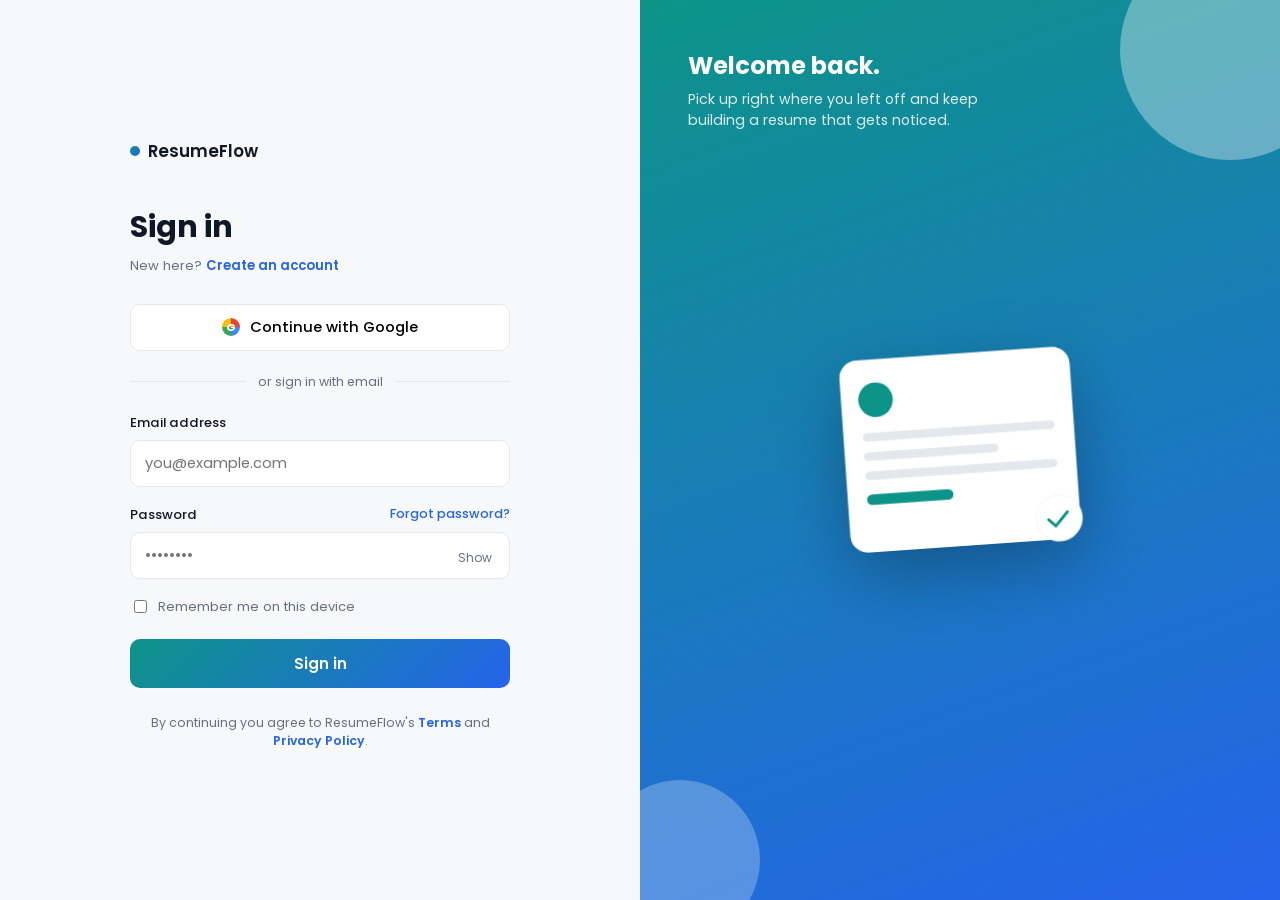
==== login.html @ 3c978ed7 "add login and register pages" ====
<!DOCTYPE html>
<html lang="en">
<head>
<meta charset="UTF-8">
<meta name="viewport" content="width=device-width, initial-scale=1.0">
<title>Sign In · ResumeFlow</title>
<link rel="preconnect" href="https://fonts.googleapis.com">
<link href="https://fonts.googleapis.com/css2?family=Poppins:wght@400;500;600;700&display=swap" rel="stylesheet">
<link rel="stylesheet" href="auth.css">
</head>
<body>

<main class="auth-shell">

  <section class="auth-form-side">
    <article class="auth-card">

      <a href="index.html" class="auth-brand">ResumeFlow</a>

      <hgroup class="auth-heading">
        <h1>Sign in</h1>
        <p>New here? <a href="register.html">Create an account</a></p>
      </hgroup>

      <button type="button" class="btn-google">Continue with Google</button>

      <p class="auth-divider">or sign in with email</p>

      <form id="loginForm" novalidate>

        <fieldset class="field">
          <label for="loginEmail">Email address</label>
          <input type="email" id="loginEmail" name="email" placeholder="you@example.com" required>
        </fieldset>

        <fieldset class="field">
          <label for="loginPassword">
            Password
            <a href="#">Forgot password?</a>
          </label>
          <input type="password" id="loginPassword" name="password" placeholder="••••••••" required>
          <button type="button" class="toggle-visibility" id="toggleLoginPassword">Show</button>
        </fieldset>

        <label class="checkbox-row">
          <input type="checkbox" id="rememberMe" name="remember">
          Remember me on this device
        </label>

        <button type="submit" class="btn-primary">Sign in</button>
      </form>

      <p class="auth-footnote">
        By continuing you agree to ResumeFlow's <a href="#">Terms</a> and <a href="#">Privacy Policy</a>.
      </p>

    </article>
  </section>

  <aside class="auth-visual-side">
    <hgroup class="visual-copy">
      <h2>Welcome back.</h2>
      <p>Pick up right where you left off and keep building a resume that gets noticed.</p>
    </hgroup>

    <figure class="resume-card-visual">
      <svg viewBox="0 0 260 220" xmlns="http://www.w3.org/2000/svg">
        <rect x="10" y="10" width="240" height="200" rx="18" fill="#ffffff"/>
        <circle cx="46" cy="52" r="18" fill="#0d9488"/>
        <rect x="30" y="86" width="200" height="9" rx="4.5" fill="#e4e7ec"/>
        <rect x="30" y="106" width="140" height="9" rx="4.5" fill="#e4e7ec"/>
        <rect x="30" y="126" width="200" height="9" rx="4.5" fill="#e4e7ec"/>
        <rect x="30" y="150" width="90" height="11" rx="5.5" fill="#0d9488"/>
        <circle cx="228" cy="188" r="24" fill="#ffffff" stroke="#f1f3f5" stroke-width="1"/>
        <path d="M217 189l7 7 13-14" stroke="#0d9488" stroke-width="3" stroke-linecap="round" stroke-linejoin="round" fill="none"/>
      </svg>
      <figcaption class="sr-only">Illustration of a completed resume being reviewed</figcaption>
    </figure>
  </aside>

</main>

<script>
  const toggleBtn = document.querySelector('#toggleLoginPassword');
  const passwordInput = document.querySelector('#loginPassword');

  toggleBtn.addEventListener('click', function () {
    const isHidden = passwordInput.type === 'password';
    passwordInput.type = isHidden ? 'text' : 'password';
    toggleBtn.textContent = isHidden ? 'Hide' : 'Show';
  });

  document.querySelector('#loginForm').addEventListener('submit', function (e) {
    e.preventDefault();
    alert('This is a front-end demo — sign-in isn\'t connected to a server yet.');
  });
</script>

</body>
</html>
---- auth.css ----
:root {
  --accent: #0d9488;
  --accent-2: #2563eb;
  --ink: #101828;
  --ink-soft: #667085;
  --line: #e4e7ec;
  --page-bg: #f6f8fa;
  --radius-md: 14px;
  --radius-sm: 10px;
}

* { box-sizing: border-box; }

body {
  margin: 0;
  font-family: 'Poppins', sans-serif;
  background: var(--page-bg);
  color: var(--ink);
}

.auth-shell {
  min-height: 100vh;
  display: grid;
  grid-template-columns: 1fr 1fr;
}

.auth-form-side {
  display: flex;
  align-items: center;
  justify-content: center;
  padding: 48px 24px;
}

.auth-card {
  width: 100%;
  max-width: 380px;
}

.auth-brand {
  display: flex;
  align-items: center;
  gap: 8px;
  font-weight: 600;
  font-size: 1.05rem;
  margin-bottom: 40px;
  text-decoration: none;
  color: inherit;
}

.auth-brand::before {
  content: "";
  width: 10px;
  height: 10px;
  border-radius: 50%;
  background: linear-gradient(135deg, var(--accent), var(--accent-2));
  display: inline-block;
}

.auth-heading {
  margin: 0 0 28px;
}

.auth-heading h1 {
  font-size: 1.9rem;
  margin: 0 0 6px;
}

.auth-heading p {
  font-size: 0.82rem;
  color: var(--ink-soft);
  margin: 0;
}

.auth-heading p a {
  color: var(--accent-2);
  font-weight: 600;
  text-decoration: none;
}

.auth-heading p a:hover { text-decoration: underline; }

.btn-google {
  width: 100%;
  display: flex;
  align-items: center;
  justify-content: center;
  gap: 10px;
  padding: 12px 16px;
  border-radius: var(--radius-sm);
  border: 1px solid var(--line);
  background: #fff;
  font-family: inherit;
  font-size: 0.92rem;
  font-weight: 500;
  cursor: pointer;
  margin-bottom: 22px;
  transition: background 0.15s ease, border-color 0.15s ease;
}

.btn-google:hover { background: #f9fafb; border-color: #cfd4dc; }

.btn-google::before {
  content: "G";
  width: 18px;
  height: 18px;
  border-radius: 50%;
  background: conic-gradient(from 90deg, #4285F4 0deg 90deg, #34A853 90deg 180deg, #FBBC05 180deg 270deg, #EA4335 270deg 360deg);
  display: inline-flex;
  align-items: center;
  justify-content: center;
  color: #fff;
  font-size: 11px;
  font-weight: 700;
  line-height: 18px;
  text-align: center;
}

.auth-divider {
  display: flex;
  align-items: center;
  gap: 12px;
  color: var(--ink-soft);
  font-size: 0.78rem;
  margin: 4px 0 22px;
}

.auth-divider::before,
.auth-divider::after {
  content: "";
  flex: 1;
  height: 1px;
  background: var(--line);
}

fieldset.field {
  border: none;
  padding: 0;
  margin: 0 0 18px;
  position: relative;
}

.field label {
  display: flex;
  justify-content: space-between;
  font-size: 0.82rem;
  font-weight: 500;
  margin-bottom: 7px;
}

.field label a {
  color: var(--accent-2);
  font-weight: 500;
  text-decoration: none;
  font-size: 0.8rem;
}

.field label a:hover { text-decoration: underline; }

.field input {
  width: 100%;
  padding: 12px 14px;
  border: 1.5px solid var(--line);
  border-radius: var(--radius-sm);
  font-family: inherit;
  font-size: 0.92rem;
  outline: none;
  transition: border-color 0.15s ease, box-shadow 0.15s ease;
}

.field input:focus {
  border-color: var(--accent);
  box-shadow: 0 0 0 3px rgba(13, 148, 136, 0.15);
}

.toggle-visibility {
  position: absolute;
  right: 12px;
  bottom: 11px;
  background: none;
  border: none;
  font-size: 0.75rem;
  color: var(--ink-soft);
  cursor: pointer;
  font-family: inherit;
}

.field-hint {
  font-size: 0.74rem;
  color: var(--ink-soft);
  margin: 6px 0 0;
}

.checkbox-row {
  display: flex;
  align-items: center;
  gap: 8px;
  font-size: 0.82rem;
  color: var(--ink-soft);
  margin-bottom: 22px;
  cursor: pointer;
}

.btn-primary {
  width: 100%;
  padding: 13px 16px;
  border: none;
  border-radius: var(--radius-sm);
  background: linear-gradient(135deg, var(--accent), var(--accent-2));
  color: #fff;
  font-family: inherit;
  font-size: 0.95rem;
  font-weight: 600;
  cursor: pointer;
  transition: opacity 0.15s ease, transform 0.15s ease;
}

.btn-primary:hover { opacity: 0.92; transform: translateY(-1px); }

.auth-footnote {
  margin-top: 26px;
  font-size: 0.78rem;
  color: var(--ink-soft);
  text-align: center;
}

.auth-footnote a {
  color: var(--accent-2);
  text-decoration: none;
  font-weight: 600;
}

.auth-visual-side {
  position: relative;
  background: linear-gradient(160deg, var(--accent) 0%, var(--accent-2) 100%);
  display: flex;
  flex-direction: column;
  align-items: center;
  justify-content: center;
  padding: 40px;
  overflow: hidden;
}

.auth-visual-side::before,
.auth-visual-side::after {
  content: "";
  position: absolute;
  border-radius: 50%;
  background: #fff;
}

.auth-visual-side::before { width: 220px; height: 220px; top: -60px; right: -60px; opacity: 0.35; }
.auth-visual-side::after { width: 160px; height: 160px; bottom: -40px; left: -40px; opacity: 0.25; }

.visual-copy {
  position: absolute;
  top: 48px;
  left: 48px;
  right: 48px;
  color: #fff;
  margin: 0;
}

.visual-copy h2 {
  font-size: 1.5rem;
  margin: 0 0 6px;
}

.visual-copy p {
  font-size: 0.88rem;
  opacity: 0.85;
  margin: 0;
  max-width: 320px;
}

.resume-card-visual {
  position: relative;
  z-index: 1;
  margin: 0;
  transform: rotate(-4deg);
  filter: drop-shadow(0 24px 34px rgba(0,0,0,0.28));
}

.resume-card-visual svg { display: block; width: 250px; height: auto; }

.sr-only {
  position: absolute;
  width: 1px;
  height: 1px;
  padding: 0;
  margin: -1px;
  overflow: hidden;
  clip: rect(0, 0, 0, 0);
  white-space: nowrap;
  border: 0;
}

@media (max-width: 860px) {
  .auth-shell { grid-template-columns: 1fr; }
  .auth-visual-side { display: none; }
  .auth-form-side { padding: 32px 20px; }
}
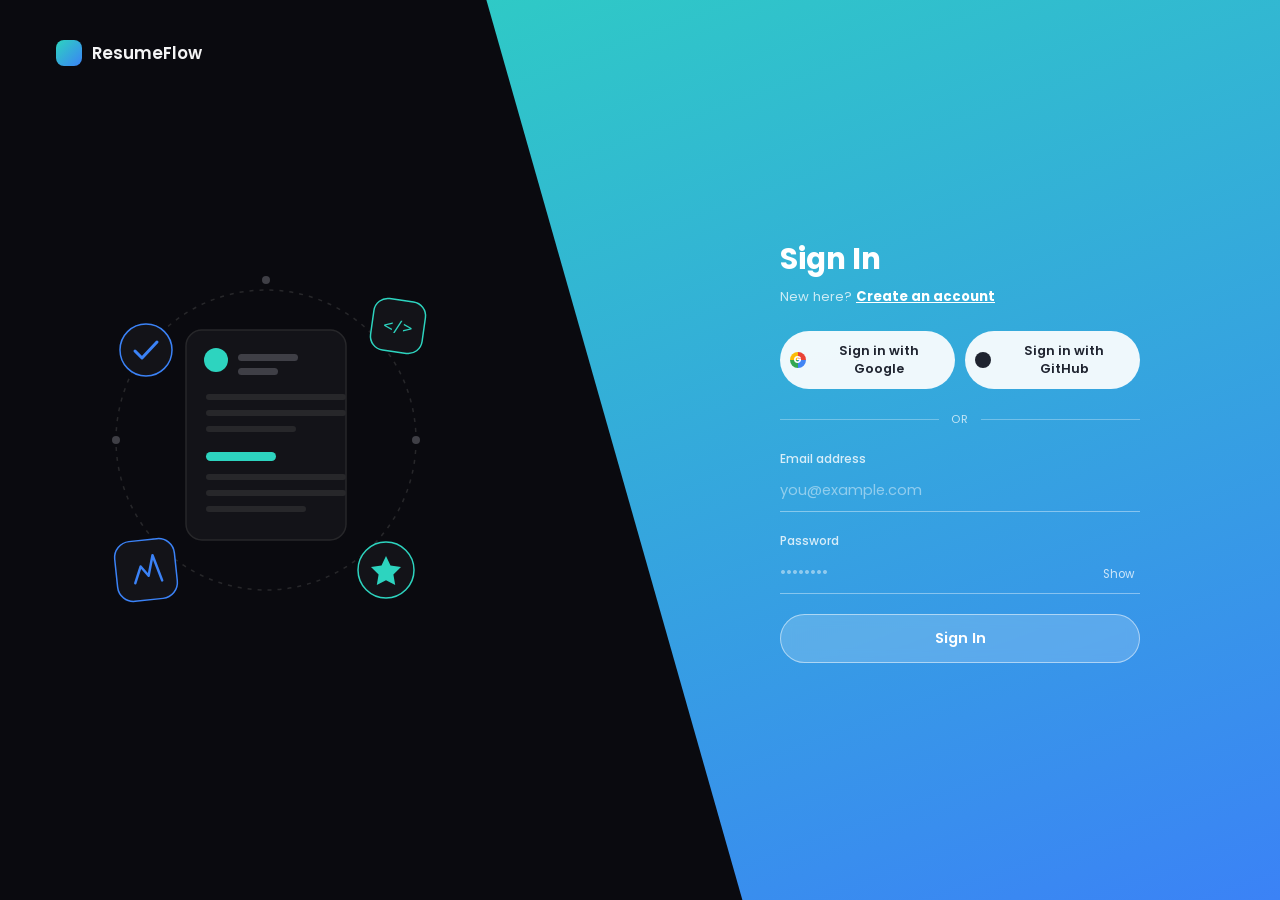
==== commit 32a21473: "redesign auth pages with diagonal split layout" ====
--- a/login.html
+++ b/login.html
@@ -12,19 +12,59 @@
 
 <main class="auth-shell">
 
+  <aside class="auth-illustration-side">
+    <a href="index.html" class="auth-brand">ResumeFlow</a>
+
+    <figure class="illustration-figure">
+      <svg viewBox="0 0 420 480" xmlns="http://www.w3.org/2000/svg">
+        <circle cx="210" cy="230" r="150" fill="none" stroke="#27272a" stroke-width="1.5" stroke-dasharray="4 6"/>
+
+        <rect x="130" y="120" width="160" height="210" rx="16" fill="#131318" stroke="#27272a" stroke-width="1.5"/>
+        <circle cx="160" cy="150" r="12" fill="#2dd4bf"/>
+        <rect x="182" y="144" width="60" height="7" rx="3.5" fill="#3f3f46"/>
+        <rect x="182" y="158" width="40" height="7" rx="3.5" fill="#3f3f46"/>
+        <rect x="150" y="184" width="140" height="6" rx="3" fill="#27272a"/>
+        <rect x="150" y="200" width="140" height="6" rx="3" fill="#27272a"/>
+        <rect x="150" y="216" width="90" height="6" rx="3" fill="#27272a"/>
+        <rect x="150" y="242" width="70" height="9" rx="4.5" fill="#2dd4bf"/>
+        <rect x="150" y="264" width="140" height="6" rx="3" fill="#27272a"/>
+        <rect x="150" y="280" width="140" height="6" rx="3" fill="#27272a"/>
+        <rect x="150" y="296" width="100" height="6" rx="3" fill="#27272a"/>
+
+        <circle cx="90" cy="140" r="26" fill="#131318" stroke="#3b82f6" stroke-width="1.5"/>
+        <path d="M79 141l7 7 15-16" stroke="#3b82f6" stroke-width="3" stroke-linecap="round" stroke-linejoin="round" fill="none"/>
+
+        <rect x="316" y="90" width="52" height="52" rx="14" fill="#131318" stroke="#2dd4bf" stroke-width="1.5" transform="rotate(8 342 116)"/>
+        <text x="342" y="122" font-family="monospace" font-size="16" fill="#2dd4bf" text-anchor="middle" transform="rotate(8 342 116)">&lt;/&gt;</text>
+
+        <rect x="60" y="330" width="60" height="60" rx="16" fill="#131318" stroke="#3b82f6" stroke-width="1.5" transform="rotate(-6 90 360)"/>
+        <path d="M78 372l7-16 7 10 6-20 7 26" stroke="#3b82f6" stroke-width="2.5" stroke-linecap="round" stroke-linejoin="round" fill="none" transform="rotate(-6 90 360)"/>
+
+        <circle cx="330" cy="360" r="28" fill="#131318" stroke="#2dd4bf" stroke-width="1.5"/>
+        <path d="M330 346l4.5 9.5 10.5 1.5-7.6 7.4 1.8 10.6-9.2-4.8-9.2 4.8 1.8-10.6-7.6-7.4 10.5-1.5z" fill="#2dd4bf"/>
+
+        <circle cx="60" cy="230" r="4" fill="#3f3f46"/>
+        <circle cx="360" cy="230" r="4" fill="#3f3f46"/>
+        <circle cx="210" cy="70" r="4" fill="#3f3f46"/>
+      </svg>
+      <figcaption class="sr-only">Illustration of a resume surrounded by achievement badges</figcaption>
+    </figure>
+  </aside>
+
   <section class="auth-form-side">
     <article class="auth-card">
 
-      <a href="index.html" class="auth-brand">ResumeFlow</a>
-
       <hgroup class="auth-heading">
-        <h1>Sign in</h1>
+        <h1>Sign In</h1>
         <p>New here? <a href="register.html">Create an account</a></p>
       </hgroup>
 
-      <button type="button" class="btn-google">Continue with Google</button>
+      <p class="social-row">
+        <button type="button" class="btn-social google">Sign in with Google</button>
+        <button type="button" class="btn-social github">Sign in with GitHub</button>
+      </p>
 
-      <p class="auth-divider">or sign in with email</p>
+      <p class="auth-divider">or</p>
 
       <form id="loginForm" novalidate>
 
@@ -34,49 +74,16 @@
         </fieldset>
 
         <fieldset class="field">
-          <label for="loginPassword">
-            Password
-            <a href="#">Forgot password?</a>
-          </label>
+          <label for="loginPassword">Password</label>
           <input type="password" id="loginPassword" name="password" placeholder="••••••••" required>
           <button type="button" class="toggle-visibility" id="toggleLoginPassword">Show</button>
         </fieldset>
 
-        <label class="checkbox-row">
-          <input type="checkbox" id="rememberMe" name="remember">
-          Remember me on this device
-        </label>
-
-        <button type="submit" class="btn-primary">Sign in</button>
+        <button type="submit" class="btn-primary">Sign In</button>
       </form>
-
-      <p class="auth-footnote">
-        By continuing you agree to ResumeFlow's <a href="#">Terms</a> and <a href="#">Privacy Policy</a>.
-      </p>
 
     </article>
   </section>
-
-  <aside class="auth-visual-side">
-    <hgroup class="visual-copy">
-      <h2>Welcome back.</h2>
-      <p>Pick up right where you left off and keep building a resume that gets noticed.</p>
-    </hgroup>
-
-    <figure class="resume-card-visual">
-      <svg viewBox="0 0 260 220" xmlns="http://www.w3.org/2000/svg">
-        <rect x="10" y="10" width="240" height="200" rx="18" fill="#ffffff"/>
-        <circle cx="46" cy="52" r="18" fill="#0d9488"/>
-        <rect x="30" y="86" width="200" height="9" rx="4.5" fill="#e4e7ec"/>
-        <rect x="30" y="106" width="140" height="9" rx="4.5" fill="#e4e7ec"/>
-        <rect x="30" y="126" width="200" height="9" rx="4.5" fill="#e4e7ec"/>
-        <rect x="30" y="150" width="90" height="11" rx="5.5" fill="#0d9488"/>
-        <circle cx="228" cy="188" r="24" fill="#ffffff" stroke="#f1f3f5" stroke-width="1"/>
-        <path d="M217 189l7 7 13-14" stroke="#0d9488" stroke-width="3" stroke-linecap="round" stroke-linejoin="round" fill="none"/>
-      </svg>
-      <figcaption class="sr-only">Illustration of a completed resume being reviewed</figcaption>
-    </figure>
-  </aside>
 
 </main>
 
--- a/auth.css
+++ b/auth.css
@@ -1,12 +1,12 @@
 :root {
-  --accent: #0d9488;
-  --accent-2: #2563eb;
-  --ink: #101828;
-  --ink-soft: #667085;
-  --line: #e4e7ec;
-  --page-bg: #f6f8fa;
-  --radius-md: 14px;
+  --accent: #2dd4bf;
+  --accent-2: #3b82f6;
+  --ink: #f4f4f5;
+  --ink-soft: #9ca3af;
+  --page-bg: #0a0a0f;
+  --radius-md: 16px;
   --radius-sm: 10px;
+  --radius-pill: 999px;
 }
 
 * { box-sizing: border-box; }
@@ -19,109 +19,153 @@
 }
 
 .auth-shell {
+  position: relative;
   min-height: 100vh;
+  overflow: hidden;
   display: grid;
   grid-template-columns: 1fr 1fr;
 }
 
+.auth-shell::before {
+  content: "";
+  position: absolute;
+  inset: 0;
+  z-index: 1;
+  background: linear-gradient(160deg, var(--accent) 0%, var(--accent-2) 100%);
+  clip-path: polygon(38% 0, 100% 0, 100% 100%, 58% 100%);
+}
+
+.auth-illustration-side {
+  position: relative;
+  z-index: 2;
+  display: flex;
+  flex-direction: column;
+  justify-content: center;
+  padding: 56px;
+}
+
+.auth-brand {
+  position: absolute;
+  top: 40px;
+  left: 56px;
+  display: flex;
+  align-items: center;
+  gap: 10px;
+  font-weight: 600;
+  font-size: 1.05rem;
+  text-decoration: none;
+  color: var(--ink);
+}
+
+.auth-brand::before {
+  content: "";
+  width: 26px;
+  height: 26px;
+  border-radius: 8px;
+  background: linear-gradient(135deg, var(--accent), var(--accent-2));
+  display: inline-block;
+}
+
+.illustration-figure {
+  margin: 0;
+}
+
+.illustration-figure svg { display: block; width: 100%; max-width: 420px; height: auto; }
+
 .auth-form-side {
+  position: relative;
+  z-index: 2;
   display: flex;
   align-items: center;
   justify-content: center;
-  padding: 48px 24px;
+  padding: 40px 56px;
 }
 
 .auth-card {
   width: 100%;
-  max-width: 380px;
-}
-
-.auth-brand {
-  display: flex;
-  align-items: center;
-  gap: 8px;
-  font-weight: 600;
-  font-size: 1.05rem;
-  margin-bottom: 40px;
-  text-decoration: none;
-  color: inherit;
-}
-
-.auth-brand::before {
-  content: "";
-  width: 10px;
-  height: 10px;
-  border-radius: 50%;
-  background: linear-gradient(135deg, var(--accent), var(--accent-2));
-  display: inline-block;
+  max-width: 360px;
+  color: #fff;
 }
 
 .auth-heading {
-  margin: 0 0 28px;
+  margin: 0 0 24px;
 }
 
 .auth-heading h1 {
-  font-size: 1.9rem;
+  font-size: 1.85rem;
   margin: 0 0 6px;
 }
 
 .auth-heading p {
   font-size: 0.82rem;
-  color: var(--ink-soft);
+  color: rgba(255,255,255,0.75);
   margin: 0;
 }
 
 .auth-heading p a {
-  color: var(--accent-2);
+  color: #fff;
+  font-weight: 700;
+  text-decoration: underline;
+}
+
+.social-row {
+  display: flex;
+  gap: 10px;
+  margin-bottom: 22px;
+}
+
+.btn-social {
+  flex: 1;
+  display: flex;
+  align-items: center;
+  justify-content: center;
+  gap: 8px;
+  padding: 11px 10px;
+  border-radius: var(--radius-pill);
+  border: none;
+  background: rgba(255,255,255,0.92);
+  color: #1f2430;
+  font-family: inherit;
+  font-size: 0.8rem;
   font-weight: 600;
-  text-decoration: none;
-}
-
-.auth-heading p a:hover { text-decoration: underline; }
-
-.btn-google {
-  width: 100%;
-  display: flex;
-  align-items: center;
-  justify-content: center;
-  gap: 10px;
-  padding: 12px 16px;
-  border-radius: var(--radius-sm);
-  border: 1px solid var(--line);
-  background: #fff;
-  font-family: inherit;
-  font-size: 0.92rem;
-  font-weight: 500;
-  cursor: pointer;
-  margin-bottom: 22px;
-  transition: background 0.15s ease, border-color 0.15s ease;
-}
-
-.btn-google:hover { background: #f9fafb; border-color: #cfd4dc; }
-
-.btn-google::before {
+  cursor: pointer;
+  transition: background 0.15s ease, transform 0.15s ease;
+}
+
+.btn-social:hover { background: #fff; transform: translateY(-1px); }
+
+.btn-social.google::before {
   content: "G";
-  width: 18px;
-  height: 18px;
+  width: 16px;
+  height: 16px;
   border-radius: 50%;
   background: conic-gradient(from 90deg, #4285F4 0deg 90deg, #34A853 90deg 180deg, #FBBC05 180deg 270deg, #EA4335 270deg 360deg);
-  display: inline-flex;
-  align-items: center;
-  justify-content: center;
-  color: #fff;
-  font-size: 11px;
+  color: #fff;
+  font-size: 10px;
   font-weight: 700;
-  line-height: 18px;
+  line-height: 16px;
   text-align: center;
+  display: inline-block;
+}
+
+.btn-social.github::before {
+  content: "";
+  width: 16px;
+  height: 16px;
+  border-radius: 50%;
+  background: #1f2430;
+  display: inline-block;
 }
 
 .auth-divider {
   display: flex;
   align-items: center;
   gap: 12px;
-  color: var(--ink-soft);
-  font-size: 0.78rem;
-  margin: 4px 0 22px;
+  color: rgba(255,255,255,0.7);
+  font-size: 0.7rem;
+  letter-spacing: 0.06em;
+  text-transform: uppercase;
+  margin: 0 0 22px;
 }
 
 .auth-divider::before,
@@ -129,64 +173,56 @@
   content: "";
   flex: 1;
   height: 1px;
-  background: var(--line);
+  background: rgba(255,255,255,0.3);
 }
 
 fieldset.field {
   border: none;
   padding: 0;
-  margin: 0 0 18px;
+  margin: 0 0 20px;
   position: relative;
 }
 
 .field label {
-  display: flex;
-  justify-content: space-between;
-  font-size: 0.82rem;
+  display: block;
+  font-size: 0.76rem;
   font-weight: 500;
-  margin-bottom: 7px;
-}
-
-.field label a {
-  color: var(--accent-2);
-  font-weight: 500;
-  text-decoration: none;
-  font-size: 0.8rem;
-}
-
-.field label a:hover { text-decoration: underline; }
+  color: rgba(255,255,255,0.8);
+  margin-bottom: 6px;
+}
 
 .field input {
   width: 100%;
-  padding: 12px 14px;
-  border: 1.5px solid var(--line);
-  border-radius: var(--radius-sm);
+  padding: 6px 30px 10px 0;
+  border: none;
+  border-bottom: 1.5px solid rgba(255,255,255,0.4);
+  background: transparent;
+  color: #fff;
   font-family: inherit;
   font-size: 0.92rem;
   outline: none;
-  transition: border-color 0.15s ease, box-shadow 0.15s ease;
-}
-
-.field input:focus {
-  border-color: var(--accent);
-  box-shadow: 0 0 0 3px rgba(13, 148, 136, 0.15);
-}
+  transition: border-color 0.15s ease;
+}
+
+.field input::placeholder { color: rgba(255,255,255,0.45); }
+
+.field input:focus { border-bottom-color: #fff; }
 
 .toggle-visibility {
   position: absolute;
-  right: 12px;
-  bottom: 11px;
+  right: 0;
+  bottom: 10px;
   background: none;
   border: none;
-  font-size: 0.75rem;
-  color: var(--ink-soft);
+  font-size: 0.72rem;
+  color: rgba(255,255,255,0.75);
   cursor: pointer;
   font-family: inherit;
 }
 
 .field-hint {
-  font-size: 0.74rem;
-  color: var(--ink-soft);
+  font-size: 0.7rem;
+  color: rgba(255,255,255,0.6);
   margin: 6px 0 0;
 }
 
@@ -194,8 +230,8 @@
   display: flex;
   align-items: center;
   gap: 8px;
-  font-size: 0.82rem;
-  color: var(--ink-soft);
+  font-size: 0.8rem;
+  color: rgba(255,255,255,0.85);
   margin-bottom: 22px;
   cursor: pointer;
 }
@@ -203,84 +239,32 @@
 .btn-primary {
   width: 100%;
   padding: 13px 16px;
-  border: none;
-  border-radius: var(--radius-sm);
-  background: linear-gradient(135deg, var(--accent), var(--accent-2));
-  color: #fff;
-  font-family: inherit;
-  font-size: 0.95rem;
+  border: 1px solid rgba(255,255,255,0.5);
+  border-radius: var(--radius-pill);
+  background: rgba(255,255,255,0.18);
+  backdrop-filter: blur(6px);
+  color: #fff;
+  font-family: inherit;
+  font-size: 0.92rem;
   font-weight: 600;
   cursor: pointer;
-  transition: opacity 0.15s ease, transform 0.15s ease;
-}
-
-.btn-primary:hover { opacity: 0.92; transform: translateY(-1px); }
+  transition: background 0.15s ease, transform 0.15s ease;
+}
+
+.btn-primary:hover { background: rgba(255,255,255,0.28); transform: translateY(-1px); }
 
 .auth-footnote {
-  margin-top: 26px;
-  font-size: 0.78rem;
-  color: var(--ink-soft);
+  margin-top: 20px;
+  font-size: 0.8rem;
+  color: rgba(255,255,255,0.75);
   text-align: center;
 }
 
 .auth-footnote a {
-  color: var(--accent-2);
-  text-decoration: none;
-  font-weight: 600;
-}
-
-.auth-visual-side {
-  position: relative;
-  background: linear-gradient(160deg, var(--accent) 0%, var(--accent-2) 100%);
-  display: flex;
-  flex-direction: column;
-  align-items: center;
-  justify-content: center;
-  padding: 40px;
-  overflow: hidden;
-}
-
-.auth-visual-side::before,
-.auth-visual-side::after {
-  content: "";
-  position: absolute;
-  border-radius: 50%;
-  background: #fff;
-}
-
-.auth-visual-side::before { width: 220px; height: 220px; top: -60px; right: -60px; opacity: 0.35; }
-.auth-visual-side::after { width: 160px; height: 160px; bottom: -40px; left: -40px; opacity: 0.25; }
-
-.visual-copy {
-  position: absolute;
-  top: 48px;
-  left: 48px;
-  right: 48px;
-  color: #fff;
-  margin: 0;
-}
-
-.visual-copy h2 {
-  font-size: 1.5rem;
-  margin: 0 0 6px;
-}
-
-.visual-copy p {
-  font-size: 0.88rem;
-  opacity: 0.85;
-  margin: 0;
-  max-width: 320px;
-}
-
-.resume-card-visual {
-  position: relative;
-  z-index: 1;
-  margin: 0;
-  transform: rotate(-4deg);
-  filter: drop-shadow(0 24px 34px rgba(0,0,0,0.28));
-}
-
-.resume-card-visual svg { display: block; width: 250px; height: auto; }
+  color: #fff;
+  text-decoration: underline;
+  font-weight: 700;
+}
 
 .sr-only {
   position: absolute;
@@ -296,6 +280,9 @@
 
 @media (max-width: 860px) {
   .auth-shell { grid-template-columns: 1fr; }
-  .auth-visual-side { display: none; }
-  .auth-form-side { padding: 32px 20px; }
-}
+  .auth-shell::before { clip-path: none; opacity: 0.94; }
+  .auth-illustration-side { display: none; }
+  .auth-form-side { padding: 32px 24px; }
+  .auth-brand { position: static; margin-bottom: 32px; color: #fff; }
+  .auth-brand::before { background: #fff; }
+}
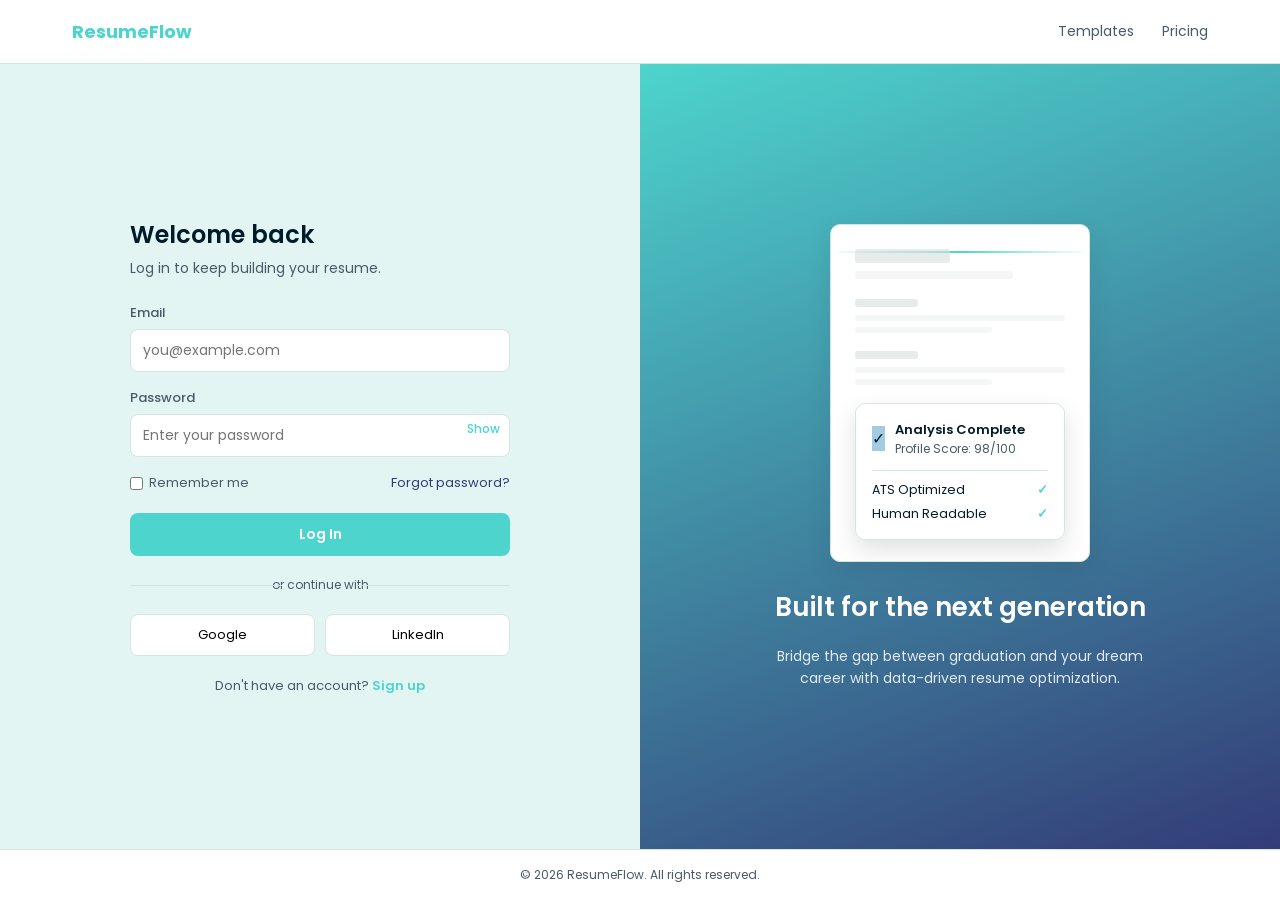
==== commit 8b8ea554: "rename css/js files" ====
--- a/login.html
+++ b/login.html
@@ -3,105 +3,113 @@
 <head>
 <meta charset="UTF-8">
 <meta name="viewport" content="width=device-width, initial-scale=1.0">
-<title>Sign In · ResumeFlow</title>
+<title>Log In — ResumeFlow</title>
 <link rel="preconnect" href="https://fonts.googleapis.com">
+<link rel="preconnect" href="https://fonts.gstatic.com" crossorigin>
 <link href="https://fonts.googleapis.com/css2?family=Poppins:wght@400;500;600;700&display=swap" rel="stylesheet">
-<link rel="stylesheet" href="auth.css">
+<link rel="stylesheet" href="login.css">
 </head>
 <body>
 
-<main class="auth-shell">
+<header class="site-header">
+  <nav>
+    <a href="index.html" class="logo">ResumeFlow</a>
+    <div class="nav-links">
+      <a href="#">Templates</a>
+      <a href="#">Pricing</a>
+    </div>
+  </nav>
+</header>
 
-  <aside class="auth-illustration-side">
-    <a href="index.html" class="auth-brand">ResumeFlow</a>
-
-    <figure class="illustration-figure">
-      <svg viewBox="0 0 420 480" xmlns="http://www.w3.org/2000/svg">
-        <circle cx="210" cy="230" r="150" fill="none" stroke="#27272a" stroke-width="1.5" stroke-dasharray="4 6"/>
-
-        <rect x="130" y="120" width="160" height="210" rx="16" fill="#131318" stroke="#27272a" stroke-width="1.5"/>
-        <circle cx="160" cy="150" r="12" fill="#2dd4bf"/>
-        <rect x="182" y="144" width="60" height="7" rx="3.5" fill="#3f3f46"/>
-        <rect x="182" y="158" width="40" height="7" rx="3.5" fill="#3f3f46"/>
-        <rect x="150" y="184" width="140" height="6" rx="3" fill="#27272a"/>
-        <rect x="150" y="200" width="140" height="6" rx="3" fill="#27272a"/>
-        <rect x="150" y="216" width="90" height="6" rx="3" fill="#27272a"/>
-        <rect x="150" y="242" width="70" height="9" rx="4.5" fill="#2dd4bf"/>
-        <rect x="150" y="264" width="140" height="6" rx="3" fill="#27272a"/>
-        <rect x="150" y="280" width="140" height="6" rx="3" fill="#27272a"/>
-        <rect x="150" y="296" width="100" height="6" rx="3" fill="#27272a"/>
-
-        <circle cx="90" cy="140" r="26" fill="#131318" stroke="#3b82f6" stroke-width="1.5"/>
-        <path d="M79 141l7 7 15-16" stroke="#3b82f6" stroke-width="3" stroke-linecap="round" stroke-linejoin="round" fill="none"/>
-
-        <rect x="316" y="90" width="52" height="52" rx="14" fill="#131318" stroke="#2dd4bf" stroke-width="1.5" transform="rotate(8 342 116)"/>
-        <text x="342" y="122" font-family="monospace" font-size="16" fill="#2dd4bf" text-anchor="middle" transform="rotate(8 342 116)">&lt;/&gt;</text>
-
-        <rect x="60" y="330" width="60" height="60" rx="16" fill="#131318" stroke="#3b82f6" stroke-width="1.5" transform="rotate(-6 90 360)"/>
-        <path d="M78 372l7-16 7 10 6-20 7 26" stroke="#3b82f6" stroke-width="2.5" stroke-linecap="round" stroke-linejoin="round" fill="none" transform="rotate(-6 90 360)"/>
-
-        <circle cx="330" cy="360" r="28" fill="#131318" stroke="#2dd4bf" stroke-width="1.5"/>
-        <path d="M330 346l4.5 9.5 10.5 1.5-7.6 7.4 1.8 10.6-9.2-4.8-9.2 4.8 1.8-10.6-7.6-7.4 10.5-1.5z" fill="#2dd4bf"/>
-
-        <circle cx="60" cy="230" r="4" fill="#3f3f46"/>
-        <circle cx="360" cy="230" r="4" fill="#3f3f46"/>
-        <circle cx="210" cy="70" r="4" fill="#3f3f46"/>
-      </svg>
-      <figcaption class="sr-only">Illustration of a resume surrounded by achievement badges</figcaption>
-    </figure>
-  </aside>
+<main class="auth-page">
 
   <section class="auth-form-side">
-    <article class="auth-card">
+    <div class="auth-box">
 
-      <hgroup class="auth-heading">
-        <h1>Sign In</h1>
-        <p>New here? <a href="register.html">Create an account</a></p>
-      </hgroup>
+      <h1 class="form-title">Welcome back</h1>
+      <p class="form-subtitle">Log in to keep building your resume.</p>
 
-      <p class="social-row">
-        <button type="button" class="btn-social google">Sign in with Google</button>
-        <button type="button" class="btn-social github">Sign in with GitHub</button>
-      </p>
+      <form class="auth-form" id="authForm">
+        <div class="form-field">
+          <label for="email">Email</label>
+          <input type="email" id="email" name="email" placeholder="you@example.com" required>
+        </div>
 
-      <p class="auth-divider">or</p>
+        <div class="form-field password-field">
+          <label for="password">Password</label>
+          <input type="password" id="password" name="password" placeholder="Enter your password" required>
+          <button type="button" class="toggle-password" data-target="password">Show</button>
+        </div>
 
-      <form id="loginForm" novalidate>
+        <div class="form-row">
+          <label class="remember-me">
+            <input type="checkbox" name="remember">
+            Remember me
+          </label>
+          <a href="#">Forgot password?</a>
+        </div>
 
-        <fieldset class="field">
-          <label for="loginEmail">Email address</label>
-          <input type="email" id="loginEmail" name="email" placeholder="you@example.com" required>
-        </fieldset>
-
-        <fieldset class="field">
-          <label for="loginPassword">Password</label>
-          <input type="password" id="loginPassword" name="password" placeholder="••••••••" required>
-          <button type="button" class="toggle-visibility" id="toggleLoginPassword">Show</button>
-        </fieldset>
-
-        <button type="submit" class="btn-primary">Sign In</button>
+        <button type="submit" class="btn-primary">Log In</button>
       </form>
 
-    </article>
+      <p class="auth-divider">or continue with</p>
+
+      <div class="social-row">
+        <button type="button" class="btn-social">Google</button>
+        <button type="button" class="btn-social">LinkedIn</button>
+      </div>
+
+      <p class="auth-switch">Don't have an account? <a href="signup.html">Sign up</a></p>
+    </div>
+  </section>
+
+  <section class="auth-info-side">
+    <div class="info-content">
+
+      <div class="resume-mock">
+        <div class="scan-line"></div>
+
+        <div class="mock-block mock-header"></div>
+        <div class="mock-block mock-sub"></div>
+
+        <div class="mock-section">
+          <div class="mock-block mock-label"></div>
+          <div class="mock-block mock-line"></div>
+          <div class="mock-block mock-line short"></div>
+        </div>
+
+        <div class="mock-section">
+          <div class="mock-block mock-label"></div>
+          <div class="mock-block mock-line"></div>
+          <div class="mock-block mock-line short"></div>
+        </div>
+
+        <div class="verify-card">
+          <div class="verify-head">
+            <span class="verify-icon">✓</span>
+            <div>
+              <p class="verify-title">Analysis Complete</p>
+              <p class="verify-score">Profile Score: 98/100</p>
+            </div>
+          </div>
+          <div class="verify-list">
+            <div class="verify-row"><span>ATS Optimized</span><span class="verify-check">✓</span></div>
+            <div class="verify-row"><span>Human Readable</span><span class="verify-check">✓</span></div>
+          </div>
+        </div>
+      </div>
+
+      <h2>Built for the next generation</h2>
+      <p class="info-subtext">Bridge the gap between graduation and your dream career with data-driven resume optimization.</p>
+    </div>
   </section>
 
 </main>
 
-<script>
-  const toggleBtn = document.querySelector('#toggleLoginPassword');
-  const passwordInput = document.querySelector('#loginPassword');
+<footer class="site-footer">
+  <p id="year"></p>
+</footer>
 
-  toggleBtn.addEventListener('click', function () {
-    const isHidden = passwordInput.type === 'password';
-    passwordInput.type = isHidden ? 'text' : 'password';
-    toggleBtn.textContent = isHidden ? 'Hide' : 'Show';
-  });
-
-  document.querySelector('#loginForm').addEventListener('submit', function (e) {
-    e.preventDefault();
-    alert('This is a front-end demo — sign-in isn\'t connected to a server yet.');
-  });
-</script>
-
+<script src="login.js"></script>
 </body>
 </html>
--- a/login.css
+++ b/login.css
@@ -0,0 +1,450 @@
+:root {
+  --accent: #4DD4CD;
+  --accent-2: #333C77;
+  --text-dark: #001B29;
+  --text-muted: #4a5a68;
+  --border-color: #d3e6e4;
+  --bg-page: #E2F5F3;
+  --bg-card: #ffffff;
+}
+
+* {
+  margin: 0;
+  padding: 0;
+  box-sizing: border-box;
+}
+
+body {
+  font-family: 'Poppins', sans-serif;
+  background: var(--bg-page);
+  color: var(--text-dark);
+  min-height: 100vh;
+  display: flex;
+  flex-direction: column;
+}
+
+.site-header {
+  border-bottom: 1px solid var(--border-color);
+  background: var(--bg-card);
+}
+
+.site-header nav {
+  max-width: 1200px;
+  margin: 0 auto;
+  padding: 18px 32px;
+  display: flex;
+  justify-content: space-between;
+  align-items: center;
+}
+
+.logo {
+  font-weight: 700;
+  font-size: 18px;
+  color: var(--accent);
+  text-decoration: none;
+}
+
+.nav-links {
+  display: flex;
+  gap: 28px;
+}
+
+.nav-links a {
+  text-decoration: none;
+  color: var(--text-muted);
+  font-size: 14px;
+}
+
+.nav-links a:hover {
+  color: var(--text-dark);
+}
+
+.auth-page {
+  flex: 1;
+  display: grid;
+  grid-template-columns: 1fr;
+}
+
+@media (min-width: 900px) {
+  .auth-page {
+    grid-template-columns: 1fr 1fr;
+  }
+}
+
+.auth-form-side {
+  display: flex;
+  align-items: center;
+  justify-content: center;
+  padding: 48px 24px;
+}
+
+.auth-box {
+  width: 100%;
+  max-width: 380px;
+}
+
+.tabs {
+  display: flex;
+  border-bottom: 1px solid var(--border-color);
+  margin-bottom: 28px;
+}
+
+.tab-btn {
+  flex: 1;
+  background: none;
+  border: none;
+  font-family: inherit;
+  padding: 10px 0;
+  font-weight: 600;
+  font-size: 14px;
+  color: var(--text-muted);
+  cursor: pointer;
+  border-bottom: 2px solid transparent;
+}
+
+.tab-btn.active {
+  color: var(--accent);
+  border-bottom-color: var(--accent);
+}
+
+.form-title {
+  font-size: 24px;
+  font-weight: 600;
+  margin-bottom: 6px;
+}
+
+.form-subtitle {
+  color: var(--text-muted);
+  font-size: 14px;
+  margin-bottom: 24px;
+}
+
+.form-field {
+  margin-bottom: 16px;
+}
+
+.form-field label {
+  display: block;
+  font-size: 13px;
+  font-weight: 500;
+  color: var(--text-muted);
+  margin-bottom: 6px;
+}
+
+.form-field input {
+  width: 100%;
+  padding: 10px 12px;
+  border-radius: 8px;
+  border: 1px solid var(--border-color);
+  background: var(--bg-card);
+  font-family: inherit;
+  font-size: 14px;
+  outline: none;
+}
+
+.form-field input:focus {
+  border-color: var(--accent);
+}
+
+.password-field {
+  position: relative;
+}
+
+.toggle-password {
+  position: absolute;
+  right: 10px;
+  top: 32px;
+  background: none;
+  border: none;
+  cursor: pointer;
+  font-size: 12px;
+  color: var(--accent);
+  font-family: inherit;
+  font-weight: 500;
+}
+
+.form-row {
+  display: flex;
+  align-items: center;
+  justify-content: space-between;
+  margin-bottom: 20px;
+  font-size: 13px;
+}
+
+.remember-me {
+  display: flex;
+  align-items: center;
+  gap: 6px;
+  color: var(--text-muted);
+}
+
+.form-row a {
+  color: var(--accent-2);
+  text-decoration: none;
+}
+
+.btn-primary {
+  width: 100%;
+  padding: 11px;
+  border-radius: 8px;
+  border: none;
+  background: var(--accent);
+  color: #fff;
+  font-family: inherit;
+  font-weight: 600;
+  font-size: 14px;
+  cursor: pointer;
+}
+
+.btn-primary:hover {
+  background: #0a5959;
+}
+
+.auth-divider {
+  text-align: center;
+  color: var(--text-muted);
+  font-size: 12px;
+  margin: 20px 0;
+  position: relative;
+}
+
+.auth-divider::before,
+.auth-divider::after {
+  content: "";
+  position: absolute;
+  top: 50%;
+  width: 40%;
+  height: 1px;
+  background: var(--border-color);
+}
+
+.auth-divider::before { left: 0; }
+.auth-divider::after { right: 0; }
+
+.social-row {
+  display: flex;
+  gap: 10px;
+}
+
+.btn-social {
+  flex: 1;
+  padding: 10px;
+  border-radius: 8px;
+  border: 1px solid var(--border-color);
+  background: var(--bg-card);
+  font-family: inherit;
+  font-size: 13px;
+  cursor: pointer;
+}
+
+.btn-social:hover {
+  border-color: var(--accent);
+}
+
+.auth-switch {
+  margin-top: 20px;
+  text-align: center;
+  font-size: 13px;
+  color: var(--text-muted);
+}
+
+.auth-switch a {
+  color: var(--accent);
+  font-weight: 600;
+  text-decoration: none;
+}
+
+.auth-info-side {
+  display: none;
+  background: linear-gradient(160deg, var(--accent) 0%, var(--accent-2) 100%);
+  color: #fff;
+  align-items: center;
+  justify-content: center;
+  padding: 48px;
+}
+
+@media (min-width: 900px) {
+  .auth-info-side {
+    display: flex;
+  }
+}
+
+.info-content {
+  max-width: 380px;
+  text-align: center;
+}
+
+.resume-mock {
+  position: relative;
+  background: #ffffff;
+  border: 1px solid var(--border-color);
+  border-radius: 10px;
+  box-shadow: 0 8px 28px rgba(0, 0, 0, 0.08);
+  padding: 24px;
+  margin: 0 auto 28px;
+  width: 260px;
+  aspect-ratio: 1 / 1.3;
+  overflow: hidden;
+  text-align: left;
+}
+
+.scan-line {
+  position: absolute;
+  left: 0;
+  right: 0;
+  height: 2px;
+  background: linear-gradient(90deg, transparent, var(--accent), transparent);
+  top: 8%;
+  animation: scanMove 3.2s linear infinite;
+}
+
+@keyframes scanMove {
+  0% { top: 8%; opacity: 0; }
+  10% { opacity: 1; }
+  90% { opacity: 1; }
+  100% { top: 92%; opacity: 0; }
+}
+
+.mock-block {
+  background: #eef1f0;
+  border-radius: 3px;
+  opacity: 0.6;
+}
+
+.mock-header {
+  height: 14px;
+  width: 45%;
+  margin-bottom: 8px;
+  background: #d7dedd;
+}
+
+.mock-sub {
+  height: 8px;
+  width: 75%;
+  margin-bottom: 20px;
+}
+
+.mock-section {
+  margin-bottom: 18px;
+}
+
+.mock-label {
+  height: 8px;
+  width: 30%;
+  margin-bottom: 8px;
+  background: #d7dedd;
+}
+
+.mock-line {
+  height: 6px;
+  width: 100%;
+  margin-bottom: 6px;
+}
+
+.mock-line.short {
+  width: 65%;
+}
+
+.verify-card {
+  position: static;
+  margin-top: 16px;
+  width: 100%;
+  background: rgba(255, 255, 255, 0.94);
+  border: 1px solid var(--border-color);
+  border-radius: 10px;
+  padding: 16px;
+  box-shadow: 0 10px 24px rgba(0, 0, 0, 0.12);
+}
+
+.verify-head {
+  display: flex;
+  align-items: center;
+  gap: 10px;
+  padding-bottom: 12px;
+  border-bottom: 1px solid var(--border-color);
+  margin-bottom: 10px;
+}
+
+.verify-icon {
+  background: #A4CBE3;
+  color: #001B29;
+}
+
+.verify-title {
+  font-size: 13px;
+  font-weight: 600;
+  color: var(--text-dark);
+}
+
+.verify-score {
+  font-size: 12px;
+  color: var(--text-muted);
+}
+
+.verify-row {
+  display: flex;
+  justify-content: space-between;
+  align-items: center;
+  font-size: 12.5px;
+  color: var(--text-dark);
+  margin-bottom: 6px;
+}
+
+.verify-row:last-child {
+  margin-bottom: 0;
+}
+
+.verify-check {
+  color: var(--accent);
+  font-weight: 700;
+}
+
+.info-content h2 {
+  font-size: 22px;
+  font-weight: 600;
+  margin-bottom: 10px;
+  color: #fff;
+}
+
+.info-subtext {
+  font-size: 14px;
+  color: rgba(255, 255, 255, 0.85);
+  line-height: 1.6;
+}
+
+.info-content h2 {
+  font-size: 26px;
+  font-weight: 600;
+  line-height: 1.35;
+  margin-bottom: 20px;
+}
+
+.info-list {
+  list-style: none;
+  display: flex;
+  flex-direction: column;
+  gap: 12px;
+}
+
+.info-list li {
+  font-size: 14px;
+  padding-left: 22px;
+  position: relative;
+  opacity: 0.95;
+}
+
+.info-list li::before {
+  content: "✓";
+  position: absolute;
+  left: 0;
+  font-weight: 700;
+}
+
+.site-footer {
+  border-top: 1px solid var(--border-color);
+  background: var(--bg-card);
+  text-align: center;
+  padding: 16px;
+  font-size: 12px;
+  color: var(--text-muted);
+}
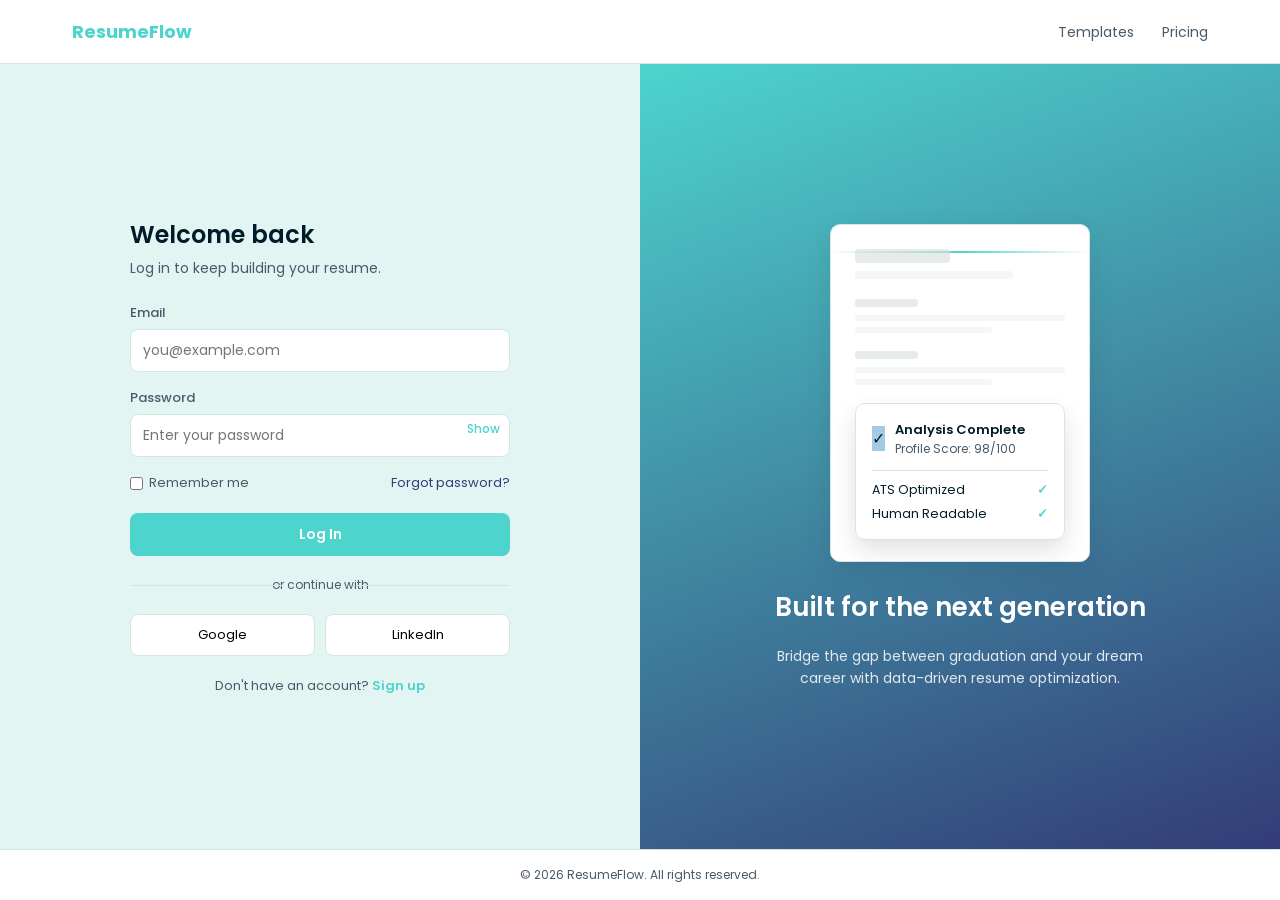
==== commit a7523e81: "use semantic ul li in nav and verify list" ====
--- a/login.html
+++ b/login.html
@@ -14,10 +14,10 @@
 <header class="site-header">
   <nav>
     <a href="index.html" class="logo">ResumeFlow</a>
-    <div class="nav-links">
-      <a href="#">Templates</a>
-      <a href="#">Pricing</a>
-    </div>
+    <ul class="nav-links">
+      <li><a href="#">Templates</a></li>
+      <li><a href="#">Pricing</a></li>
+    </ul>
   </nav>
 </header>
 
@@ -87,15 +87,15 @@
         <div class="verify-card">
           <div class="verify-head">
             <span class="verify-icon">✓</span>
-            <div>
+            <div class="verify-text">
               <p class="verify-title">Analysis Complete</p>
               <p class="verify-score">Profile Score: 98/100</p>
             </div>
           </div>
-          <div class="verify-list">
-            <div class="verify-row"><span>ATS Optimized</span><span class="verify-check">✓</span></div>
-            <div class="verify-row"><span>Human Readable</span><span class="verify-check">✓</span></div>
-          </div>
+          <ul class="verify-list">
+            <li class="verify-row"><span>ATS Optimized</span><span class="verify-check">✓</span></li>
+            <li class="verify-row"><span>Human Readable</span><span class="verify-check">✓</span></li>
+          </ul>
         </div>
       </div>
 
--- a/login.css
+++ b/login.css
@@ -47,6 +47,7 @@
 .nav-links {
   display: flex;
   gap: 28px;
+  list-style: none;
 }
 
 .nav-links a {
@@ -295,7 +296,7 @@
   height: 2px;
   background: linear-gradient(90deg, transparent, var(--accent), transparent);
   top: 8%;
-  animation: scanMove 3.2s linear infinite;
+  animation: scanMove 6s ease-in-out infinite;
 }
 
 @keyframes scanMove {
@@ -381,6 +382,10 @@
   color: var(--text-muted);
 }
 
+.verify-list {
+  list-style: none;
+}
+
 .verify-row {
   display: flex;
   justify-content: space-between;
